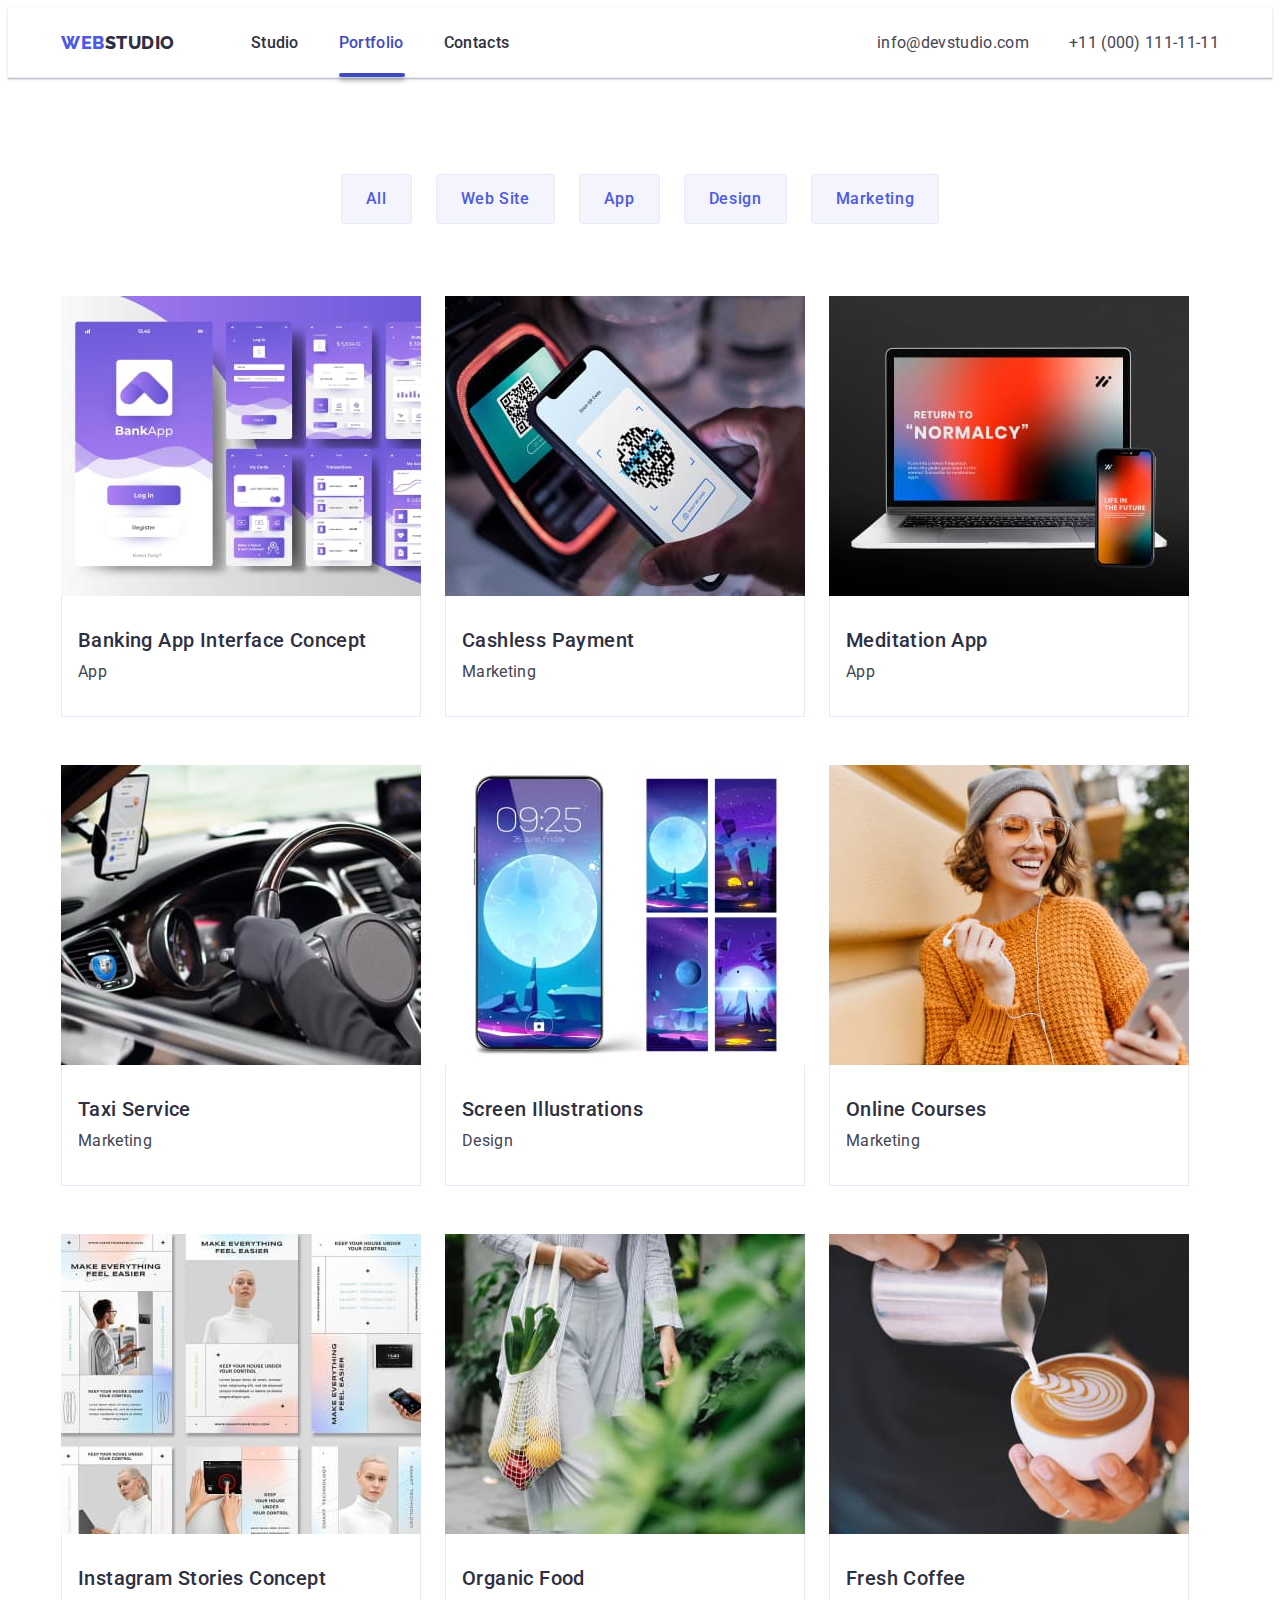
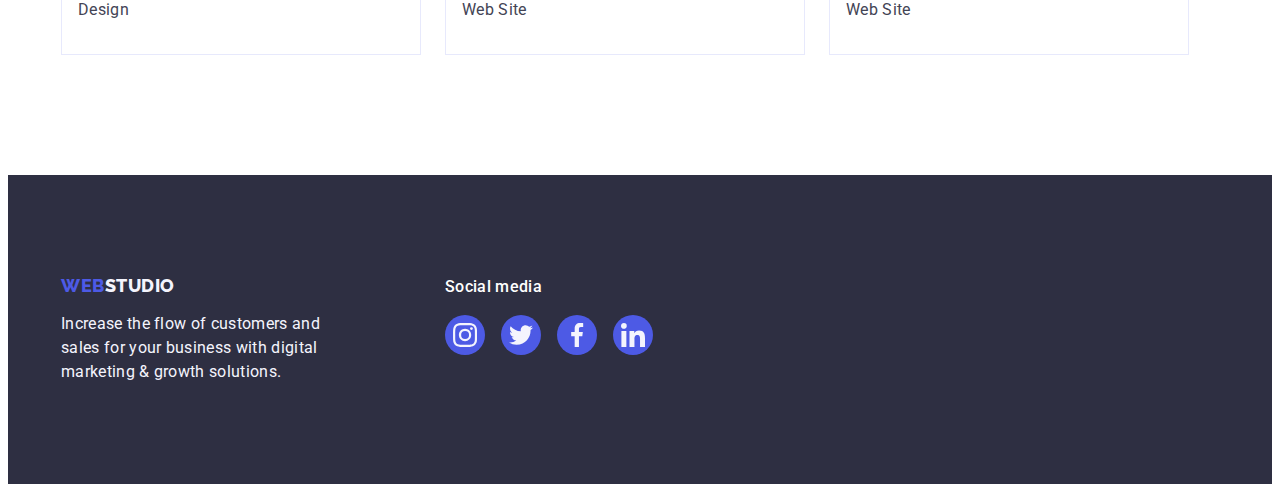
==== portfolio.html @ 7cbe77f2 "7" ====
<!DOCTYPE html>
<html lang="en">
  <head>
    <meta charset="UTF-8" />
    <meta http-equiv="X-UA-Compatible" content="IE=edge" />
    <meta name="viewport" content="width=device-width, initial-scale=1.0" />
    <title>Portfolio</title>
    <link rel="preconnect" href="https://fonts.googleapis.com" />
    <link rel="preconnect" href="https://fonts.gstatic.com" crossorigin />
    <link
      href="https://fonts.googleapis.com/css2?family=Raleway:wght@800&family=Roboto:wght@400;500;700;900&display=swap"
      rel="stylesheet"
    />
    <link
      rel="stylesheet"
      href="https://cdnjs.cloudflare.com/ajax/libs/modern-normalize/1.1.0/modern-normalize.min.css"
      integrity="sha512-wpPYUAdjBVSE4KJnH1VR1HeZfpl1ub8YT/NKx4PuQ5NmX2tKuGu6U/JRp5y+Y8XG2tV+wKQpNHVUX03MfMFn9Q=="
      crossorigin="anonymous"
      referrerpolicy="no-referrer"
    />
    <link rel="stylesheet" href="./css/style.css" type="text/css" />
  </head>
  <body>
    <header class="page-header">
      <div class="container page-header-container">
        <nav class="page-nav">
          <a class="logo link" href="./index.html">Web<span class="logo-studio">Studio</span></a>
          <ul class="menu list">
            <li class="menu-item"><a class="menu-link link" href="./index.html">Studio</a></li>
            <li class="menu-item">
              <a class="menu-link link active-portfolio" href="./portfolio.html">Portfolio</a>
            </li>
            <li class="menu-item"><a class="menu-link link" href="">Contacts</a></li>
          </ul>
        </nav>
        <address class="address-mail-tel">
          <ul class="menu-address list">
            <li class="menu-item">
              <a class="link address" href="mailto:info@devstudio.com">info@devstudio.com</a>
            </li>
            <li class="menu-item">
              <a class="link address" href="tel:+110001111111">+11 (000) 111-11-11</a>
            </li>
          </ul>
        </address>
      </div>
    </header>
    <main>
      <!--1 секция: Сервис-направления компании-->
      <section class="section-page-portfolio">
        <div class="container">
          <h1 hidden>Servise directions of the company</h1>
          <ul class="portfolio-batton-list list">
            <li><button class="modal-open-btn" type="button">All</button></li>
            <li><button class="modal-open-btn" type="button">Web Site</button></li>
            <li><button class="modal-open-btn" type="button">App</button></li>
            <li><button class="modal-open-btn" type="button">Design</button></li>
            <li><button class="modal-open-btn" type="button">Marketing</button></li>
          </ul>
          <ul class="portfolio-card-list list">
            <li class="item-portfolio-card">
              <a class="link-portfolio-picture link" href="">
                <div class="overlay">
                  <img
                    src="./images/project_card/img.jpg"
                    alt="Banking App Interface Concept"
                    width="360"
                    height="300"
                  />
                  <p class="p-overlay">
                    14 Stylish and User-Friendly App Design Concepts · Task Manager App · Calorie
                    Tracker App · Exotic Fruit Ecommerce App · Cloud Storage App
                  </p>
                </div>
                <div class="title-description-cards">
                  <h2 class="subtitle">Banking App Interface Concept</h2>
                  <p class="text-description">App</p>
                </div></a
              >
            </li>
            <li class="item-portfolio-card">
              <a class="link-portfolio-picture link" href="">
                <div class="overlay">
                  <img
                    src="./images/project_card/img1.jpg"
                    alt="Cashless Payment"
                    width="360"
                    height="300"
                  />
                  <p class="p-overlay">
                    14 Stylish and User-Friendly App Design Concepts · Task Manager App · Calorie
                    Tracker App · Exotic Fruit Ecommerce App · Cloud Storage App
                  </p>
                </div>
                <div class="title-description-cards">
                  <h2 class="subtitle">Cashless Payment</h2>
                  <p class="text-description">Marketing</p>
                </div></a
              >
            </li>
            <li class="item-portfolio-card">
              <a class="link-portfolio-picture link" href="">
                <div class="overlay">
                  <img
                    src="./images/project_card/img2.jpg"
                    alt="Meditation App"
                    width="360"
                    height="300"
                  />
                  <p class="p-overlay">
                    14 Stylish and User-Friendly App Design Concepts · Task Manager App · Calorie
                    Tracker App · Exotic Fruit Ecommerce App · Cloud Storage App
                  </p>
                </div>
                <div class="title-description-cards">
                  <h2 class="subtitle">Meditation App</h2>
                  <p class="text-description">App</p>
                </div></a
              >
            </li>
            <li class="item-portfolio-card">
              <a class="link-portfolio-picture link" href="">
                <div class="overlay">
                  <img
                    src="./images/project_card/img3.jpg"
                    alt="Taxi Service"
                    width="360"
                    height="300"
                  />
                  <p class="p-overlay">
                    14 Stylish and User-Friendly App Design Concepts · Task Manager App · Calorie
                    Tracker App · Exotic Fruit Ecommerce App · Cloud Storage App
                  </p>
                </div>
                <div class="title-description-cards">
                  <h2 class="subtitle">Taxi Service</h2>
                  <p class="text-description">Marketing</p>
                </div></a
              >
            </li>
            <li class="item-portfolio-card">
              <a class="link-portfolio-picture link" href="">
                <div class="overlay">
                  <img
                    src="./images/project_card/img4.jpg"
                    alt="Screen Illustrations"
                    width="360"
                    height="300"
                  />
                  <p class="p-overlay">
                    14 Stylish and User-Friendly App Design Concepts · Task Manager App · Calorie
                    Tracker App · Exotic Fruit Ecommerce App · Cloud Storage App
                  </p>
                </div>
                <div class="title-description-cards">
                  <h2 class="subtitle">Screen Illustrations</h2>
                  <p class="text-description">Design</p>
                </div></a
              >
            </li>
            <li class="item-portfolio-card">
              <a class="link-portfolio-picture link" href="">
                <div class="overlay">
                  <img
                    src="./images/project_card/img5.jpg"
                    alt="Online Courses"
                    width="360"
                    height="300"
                  />
                  <p class="p-overlay">
                    14 Stylish and User-Friendly App Design Concepts · Task Manager App · Calorie
                    Tracker App · Exotic Fruit Ecommerce App · Cloud Storage App
                  </p>
                </div>
                <div class="title-description-cards">
                  <h2 class="subtitle">Online Courses</h2>
                  <p class="text-description">Marketing</p>
                </div></a
              >
            </li>
            <li class="item-portfolio-card">
              <a class="link-portfolio-picture link" href="">
                <div class="overlay">
                  <img
                    src="./images/project_card/img6.jpg"
                    alt="Instagram Stories Concept"
                    width="360"
                    height="300"
                  />
                  <p class="p-overlay">
                    14 Stylish and User-Friendly App Design Concepts · Task Manager App · Calorie
                    Tracker App · Exotic Fruit Ecommerce App · Cloud Storage App
                  </p>
                </div>
                <div class="title-description-cards">
                  <h2 class="subtitle">Instagram Stories Concept</h2>
                  <p class="text-description">Design</p>
                </div></a
              >
            </li>
            <li class="item-portfolio-card">
              <a class="link-portfolio-picture link" href="">
                <div class="overlay">
                  <img
                    src="./images/project_card/img7.jpg"
                    alt="Organic Food"
                    width="360"
                    height="300"
                  />
                  <p class="p-overlay">
                    14 Stylish and User-Friendly App Design Concepts · Task Manager App · Calorie
                    Tracker App · Exotic Fruit Ecommerce App · Cloud Storage App
                  </p>
                </div>
                <div class="title-description-cards">
                  <h2 class="subtitle">Organic Food</h2>
                  <p class="text-description">Web Site</p>
                </div></a
              >
            </li>
            <li class="item-portfolio-card">
              <a class="link-portfolio-picture link" href="">
                <div class="overlay">
                  <img
                    src="./images/project_card/img8.jpg"
                    alt="Fresh Coffee"
                    width="360"
                    height="300"
                  />
                  <p class="p-overlay">
                    14 Stylish and User-Friendly App Design Concepts · Task Manager App · Calorie
                    Tracker App · Exotic Fruit Ecommerce App · Cloud Storage App
                  </p>
                </div>
                <div class="title-description-cards">
                  <h2 class="subtitle">Fresh Coffee</h2>
                  <p class="text-description">Web Site</p>
                </div></a
              >
            </li>
          </ul>
        </div>
      </section>
    </main>
    <footer class="footer">
      <div class="container footer-list">
        <div class="block-footer-logo">
          <a class="logo-footer link" href="./index.html"
            >WEB<span class="logo-studio-footer">Studio</span></a
          >
          <p class="paragraf-footer">
            Increase the flow of customers and sales for your business with digital marketing &
            growth solutions.
          </p>
        </div>
        <div>
          <p class="title-footer">Social media</p>
          <ul class="social-list-footer list">
            <li class="social-list-item">
              <a href="" class="social-list-link-footer">
                <svg class="social-list-icon" aria-label="іконка інстаграму" width="24" height="24">
                  <use href="./images/icons.svg#icon-instagram"></use>
                </svg>
              </a>
            </li>
            <li class="social-list-item">
              <a href="" class="social-list-link-footer">
                <svg class="social-list-icon" aria-label="іконка твітера" width="24" height="24">
                  <use href="./images/icons.svg#icon-twitter"></use>
                </svg>
              </a>
            </li>

            <li class="social-list-item">
              <a href="" class="social-list-link-footer">
                <svg class="social-list-icon" aria-label="іконка фейсбука" width="24" height="24">
                  <use href="./images/icons.svg#icon-facebook"></use>
                </svg>
              </a>
            </li>
            <li class="social-list-item">
              <a href="" class="social-list-link-footer">
                <svg class="social-list-icon" aria-label="іконка лінкедина" width="24" height="24">
                  <use href="./images/icons.svg#icon-linkedin"></use>
                </svg>
              </a>
            </li>
          </ul>
        </div>
      </div>
    </footer>
  </body>
</html>
---- css/style.css ----
:root {
  --main-font-family: 'Roboto', sans-serif;
  --secondary-font-family: 'Raleway', sans-serif;
  --background-color: #ffffff;
  --text-color: #2e2f42;
  --color-brand: #4d5ae5;
  --main-color: #434455;
  --color-icon: #f4f4fd;
}
h1,
h2,
h3,
h4,
p {
  margin-top: 0;
  margin-bottom: 0;
}
button {
  cursor: pointer;
}

ul,
ol {
  margin-top: 0;
  margin-bottom: 0;
  padding-left: 0;
}

img {
  display: block;
}

body {
  font-family: var(--main-font-family);
  color: var(--main-color);
  background-color: var(--background-color);
}
.list {
  list-style: none;
}
.link {
  text-decoration: none;
}
.page-header {
  border-bottom: 1px solid #e7e9fc;
  box-shadow: 0px 2px 1px rgba(46, 47, 66, 0.08), 0px 1px 1px rgba(46, 47, 66, 0.16),
    0px 1px 6px rgba(46, 47, 66, 0.08);
}
.logo {
  font-family: var(--secondary-font-family);
  font-weight: 800;
  font-size: 18px;
  line-height: 1.17;
  letter-spacing: 0.03em;
  text-transform: uppercase;
  color: var(--color-brand);
  margin-right: 76px;
  padding: 24px 0;
}
.logo-studio {
  color: var(--text-color);
}
.logo-studio-footer {
  color: #f4f4fd;
}

.menu-link {
  position: relative;
  font-weight: 500;
  font-size: 16px;
  line-height: 1.5;
  /* identical to box height, or 150% */
  padding: 24px 0;
  letter-spacing: 0.02em;
  color: var(--text-color);
  /* NAVY BLUE */
}
.menu-link:hover,
.menu-link:focus {
  color: #404bbf;
}
.page-nav {
  display: flex;
  align-items: center;
}
.menu {
  display: flex;
  gap: 40px;
}

.menu-address {
  display: flex;
  gap: 40px;
}
.modal-open-btn {
  box-sizing: border-box;
  font-family: var(--main-font-family);
  font-size: 16px;
  line-height: 1.5;
  letter-spacing: 0.04em;
  color: var(--color-brand);
  font-weight: 500;
  background-color: #f4f4fd;
  flex-basis: calc((100%-96px) / 5);
  padding: 12px 24px;

  border: 1px solid #e7e9fc;
  border-radius: 4px;
  transition: color 250ms cubic-bezier(0.4, 0, 0.2, 1),
    background-color 250ms cubic-bezier(0.4, 0, 0.2, 1),
    border-color 250ms cubic-bezier(0.4, 0, 0.2, 1), box-shadow 250ms cubic-bezier(0.4, 0, 0.2, 1);
}
.address-mail-tel {
  font-style: normal;
  display: flex;
  margin-left: auto;
}

.address {
  font-weight: 400;
  font-size: 16px;
  line-height: 1.5;
  letter-spacing: 0.02em;
  color: var(--main-color);
}

.address:hover,
.address:focus {
  color: #404bbf;
}
.text-description {
  font-weight: 400;
  font-size: 16px;
  line-height: 1.5;
  color: var(--main-color);
  letter-spacing: 0.02em;
}
.modal-open-btn:hover,
.modal-open-btn:focus {
  /* Auto layout */
  color: #ffffff;
  display: flex;
  border: 1px solid transparent;
  padding: 12px 24px;

  /* OCEAN */

  background: #404bbf;
  box-shadow: 0px 3px 1px rgba(0, 0, 0, 0.1), 0px 2px 1px rgba(0, 0, 0, 0.08),
    0px 2px 2px rgba(0, 0, 0, 0.12);
  border-radius: 4px;

  /* Inside auto layout */
}

.button-on-hero {
  padding: 16px 32px;
  font-family: var(--main-font-family);
  font-style: normal;
  font-weight: 500;
  font-size: 16px;
  line-height: 1.5;
  /* identical to box height, or 150% */

  letter-spacing: 0.04em;
  margin-left: auto;
  margin-right: auto;
  display: block;
  min-width: 169px;
  height: 56px;
  border: none;
  color: #ffffff;

  background: #4d5ae5;
  box-shadow: 0px 4px 4px rgba(0, 0, 0, 0.15);
  border-radius: 4px;
  transition: background-color 250ms cubic-bezier(0.4, 0, 0.2, 1);
}

.button-on-hero:hover,
.button-on-hero:focus {
  background-color: rgba(64, 75, 191, 1);
  box-shadow: 0px 4px 4px rgba(0, 0, 0, 0.15);
  border-radius: 4px;
}
.main-title {
  max-width: 496px;
  margin-left: auto;
  margin-right: auto;
  font-style: normal;
  font-weight: 700;
  font-size: 56px;
  line-height: 1.07;
  /* or 107% */
  /* WHITE */
  color: #ffffff;

  letter-spacing: 0.02em;
  margin-top: 0;
  margin-bottom: 48px;
}
.subtitle {
  font-style: normal;
  font-weight: 500;
  font-size: 20px;
  line-height: 24px;
  /* identical to box height, or 120% */
  margin-bottom: 8px;
  letter-spacing: 0.02em;

  /* NAVY BLUE */
  color: var(--text-color);
}
.section-title {
  /* Header 2 */
  font-weight: 700;
  font-size: 36px;
  line-height: 1.1;
  /* identical to box height, or 111% */
  margin-bottom: 72px;
  text-align: center;
  letter-spacing: 0.02em;
  text-transform: capitalize;

  /* NAVY BLUE */
  color: var(--text-color);
}
.footer {
  background: var(--text-color);
  padding: 100px 0;
}

.hero-section {
  text-align: center;
  padding: 188px 0;
  background-image: linear-gradient(rgba(46, 47, 66, 0.7), rgba(46, 47, 66, 0.7)),
    url('../images/hero/hero-image.jpg');
  background-size: cover;
  max-width: 1440px;
  background-repeat: no-repeat;
  background-position: center;
  margin: 0 auto;
}
.background-four-section {
  background-color: #f4f4fd;
  padding-top: 120px;
  padding-bottom: 120px;
}

.employees-list-item {
  background-color: #ffffff;
  box-shadow: 0px 1px 6px rgba(46, 47, 66, 0.08), 0px 1px 1px rgba(46, 47, 66, 0.16),
    0px 2px 1px rgba(46, 47, 66, 0.08);
  border-radius: 0px 0px 4px 4px;
  transition: background-color 250ms cubic-bezier(0.4, 0, 0.2, 1);
  flex-basis: calc((100%-72px) / 4);
}
.employees-text-content {
  padding: 32px 0;
  text-align: center;
}
.container {
  width: 1158px;
  margin-left: auto;
  margin-right: auto;
  padding-left: 15px;
  padding-right: 15px;
}
.page-header-container {
  display: flex;
  align-items: center;
}
.section-list {
  gap: 24px;
  display: flex;
}
.item-secondary-section {
  flex-basis: calc((100%-72px) / 4);
}

.secondary-section {
  padding: 120px 0;
}

.item-third-section {
  flex-basis: calc((100%-48px) / 3);
}
.portfolio-batton-list {
  display: flex;

  margin-bottom: 72px;
  gap: 24px;
  justify-content: center;
}
.portfolio-card-list {
  display: flex;
  flex-wrap: wrap;
  column-gap: 24px;
  row-gap: 48px;
}
.item-portfolio-card {
  background: #ffffff;
  overflow: hidden;
}
.overlay {
  position: relative;
  overflow: hidden;
}

.link-portfolio-picture:hover .p-overlay,
.link-portfolio-picture:focus .p-overlay {
  transform: translateY(0);
}
.p-overlay {
  position: absolute;
  transform: translateY(100%);
  transition: transform 250ms cubic-bezier(0.4, 0, 0.2, 1);
  font-family: var(--main-font-family);
  font-style: normal;
  font-weight: 400;
  font-size: 16px;
  line-height: 1.5;
  width: 296px;
  padding: 40px 32px;
  width: 100%;
  height: 100%;
  left: 0;
  top: 0;
  letter-spacing: 0.02em;
  overflow: auto;
  background: #4d5ae5;
  mix-blend-mode: normal;
  border: 1px solid #000000;
  /* CLOUD */

  color: #f4f4fd;
}
.item-portfolio-card:hover,
.item-portfolio-card:focus {
  box-shadow: 0px 1px 6px rgba(46, 47, 66, 0.08), 0px 1px 1px rgba(46, 47, 66, 0.16),
    0px 2px 1px rgba(46, 47, 66, 0.08);
}
.title-description-cards {
  padding: 32px 16px;
  border: 1px solid #e7e9fc;
  border-top: none;
}
.section-page-portfolio {
  padding: 96px 0 120px;
}
.third-section {
  padding-bottom: 120px;
}
.logo-footer {
  font-family: var(--secondary-font-family);
  font-weight: 800;
  font-size: 18px;
  line-height: 1.17;
  letter-spacing: 0.03em;
  text-transform: uppercase;
  color: var(--color-brand);
  display: inline-block;
  margin-bottom: 16px;
}
.paragraf-footer {
  max-width: 264px;
  color: #f4f4fd;
  font-family: var(--main-font-family);
  font-size: 16px;
  line-height: 1.5;
  letter-spacing: 0.02em;
  font-weight: 400;
}
.secondary-section-picture {
  background-color: rgba(244, 244, 253, 1);
  height: 112px;
  width: 264px;
  border-radius: 4px;
  padding: 24px 0;
  display: flex;
  align-items: center;
  justify-content: center;
  margin-bottom: 8px;
}
.picture-list-icon {
  display: block;
}
.social-list {
  display: flex;
  justify-content: center;
  gap: 24px;
  margin-top: 8px;
}

.social-list-link {
  display: flex;
  justify-content: center;
  align-items: center;
  width: 40px;
  height: 40px;
  border-radius: 50%;
  background-color: #4d5ae5;
  transition: background-color 250ms cubic-bezier(0.4, 0, 0.2, 1);
}
.social-list-icon {
  fill: var(--color-icon);
}

.social-list-link:hover,
.social-list-link:focus {
  background-color: #404bbf;
}
.section-customers {
  padding: 120px 0;
}
.customers-list {
  display: flex;
  justify-content: center;
  gap: 24px;
  margin-top: 72px;
}
.customers-link {
  display: flex;
  justify-content: center;
  align-items: center;
  width: 100%;
  height: 100%;
  border: 1px solid #8e8f99;
  border-radius: 4px;
  color: #8e8f99;
  transition: border-color 250ms cubic-bezier(0.4, 0, 0.2, 1),
    color 250ms cubic-bezier(0.4, 0, 0.2, 1);
}
.customers-icon {
  display: block;
  background-position: center center;
  fill: currentColor;
}
.customers-item {
  height: 88px;
  flex-basis: calc((100%-120px) / 6);
}
.customers-link:hover,
.customers-link:focus {
  color: #404bbf;
  border-color: #404bbf;
}
.footer-list {
  align-items: baseline;
  display: flex;
}
.block-footer-logo {
  margin-right: 120px;
}
.title-footer {
  color: var(--background-color);
  font-family: var(--main-font-family);
  font-size: 16px;
  line-height: 1.5;
  letter-spacing: 0.02em;
  font-weight: 500;
  margin-bottom: 16px;
}
.social-list-link-footer {
  display: flex;
  justify-content: center;
  align-items: center;
  width: 40px;
  height: 40px;
  border-radius: 50%;
  background-color: #4d5ae5;
  transition: background-color 250ms cubic-bezier(0.4, 0, 0.2, 1);
}

.social-list-link-footer:hover,
.social-list-link-footer:focus {
  background-color: #31d0aa;
}
.social-list-footer {
  display: flex;
  justify-content: center;
  gap: 16px;
  margin-top: 8px;
}
.link-portfolio-picture {
  display: block;
  transition: box-shadow 250ms cubic-bezier(0.4, 0, 0.2, 1);
}
.link-portfolio-picture:hover,
.link-portfolio-picture:focus {
  box-shadow: 0px 1px 6px rgba(46, 47, 66, 0.08), 0px 1px 1px rgba(46, 47, 66, 0.16),
    0px 2px 1px rgba(46, 47, 66, 0.08);
}
.active::after {
  content: '';
  position: absolute;
  width: 48px;
  height: 4px;
  left: 0px;
  bottom: -1px;
  background: #404bbf;
  border-radius: 2px;
  display: inline-block;
  box-shadow: 0px 4px 4px rgba(0, 0, 0, 0.25);
}

.active-portfolio::after {
  content: '';
  position: absolute;
  width: 66px;
  height: 4px;
  left: 0px;
  bottom: -1px;
  background: #404bbf;
  border-radius: 2px;
  display: inline-block;
  box-shadow: 0px 4px 4px rgba(0, 0, 0, 0.25);
}
.backdrop {
  position: fixed;
  top: 0;
  left: 0;
  width: 100%;
  height: 100%;
  opacity: 1;
  background-color: rgba(46, 47, 66, 0.4);
  transition: opacity 250ms cubic-bezier(0.4, 0, 0.2, 1),
    visibility 250ms cubic-bezier(0.4, 0, 0.2, 1);
}
.modal {
  min-width: 408px;
  min-height: 576px;
  top: 50%;
  left: 50%;
  transform: translate(-50%, -50%);
  position: absolute;
  background: #fcfcfc;
  box-shadow: 0px 1px 1px rgba(0, 0, 0, 0.14), 0px 1px 3px rgba(0, 0, 0, 0.12),
    0px 2px 1px rgba(0, 0, 0, 0.2);
  border-radius: 4px;
  transition: transform 250ms cubic-bezier(0.4, 0, 0.2, 1);
}
.close-modal-button {
  position: absolute;
  top: 24px;
  right: 24px;
  background-color: #e7e9fc;
  border: 1px solid rgba(0, 0, 0, 0.1);
  border-radius: 50%;
  display: flex;
  padding: 0;
  width: 24px;
  height: 24px;
  justify-content: center;
  align-items: center;
  transition: background-color 250ms cubic-bezier(0.4, 0, 0.2, 1),
    border 250ms cubic-bezier(0.4, 0, 0.2, 1);
}
.close-modal-button:hover,
.close-modal-button:focus {
  background-color: #404bbf;
  border: none;
}
.close-modal-icon {
  fill: #2e2f42;
  transition: fill 250ms cubic-bezier(0.4, 0, 0.2, 1);
}
.close-modal-button:hover .close-modal-icon,
.close-modal-button:focus .close-modal-icon {
  fill: #ffffff;
}
.backdrop.is-hidden {
  visibility: hidden;
  opacity: 0;
  pointer-events: none;
}

.menu-link.active {
  color: #404bbf;
  transition: color 250ms cubic-bezier(0.4, 0, 0.2, 1);
}
.menu-link.active-portfolio {
  color: #404bbf;
  transition: color 250ms cubic-bezier(0.4, 0, 0.2, 1);
}
.address {
  transition: color 250ms cubic-bezier(0.4, 0, 0.2, 1);
}
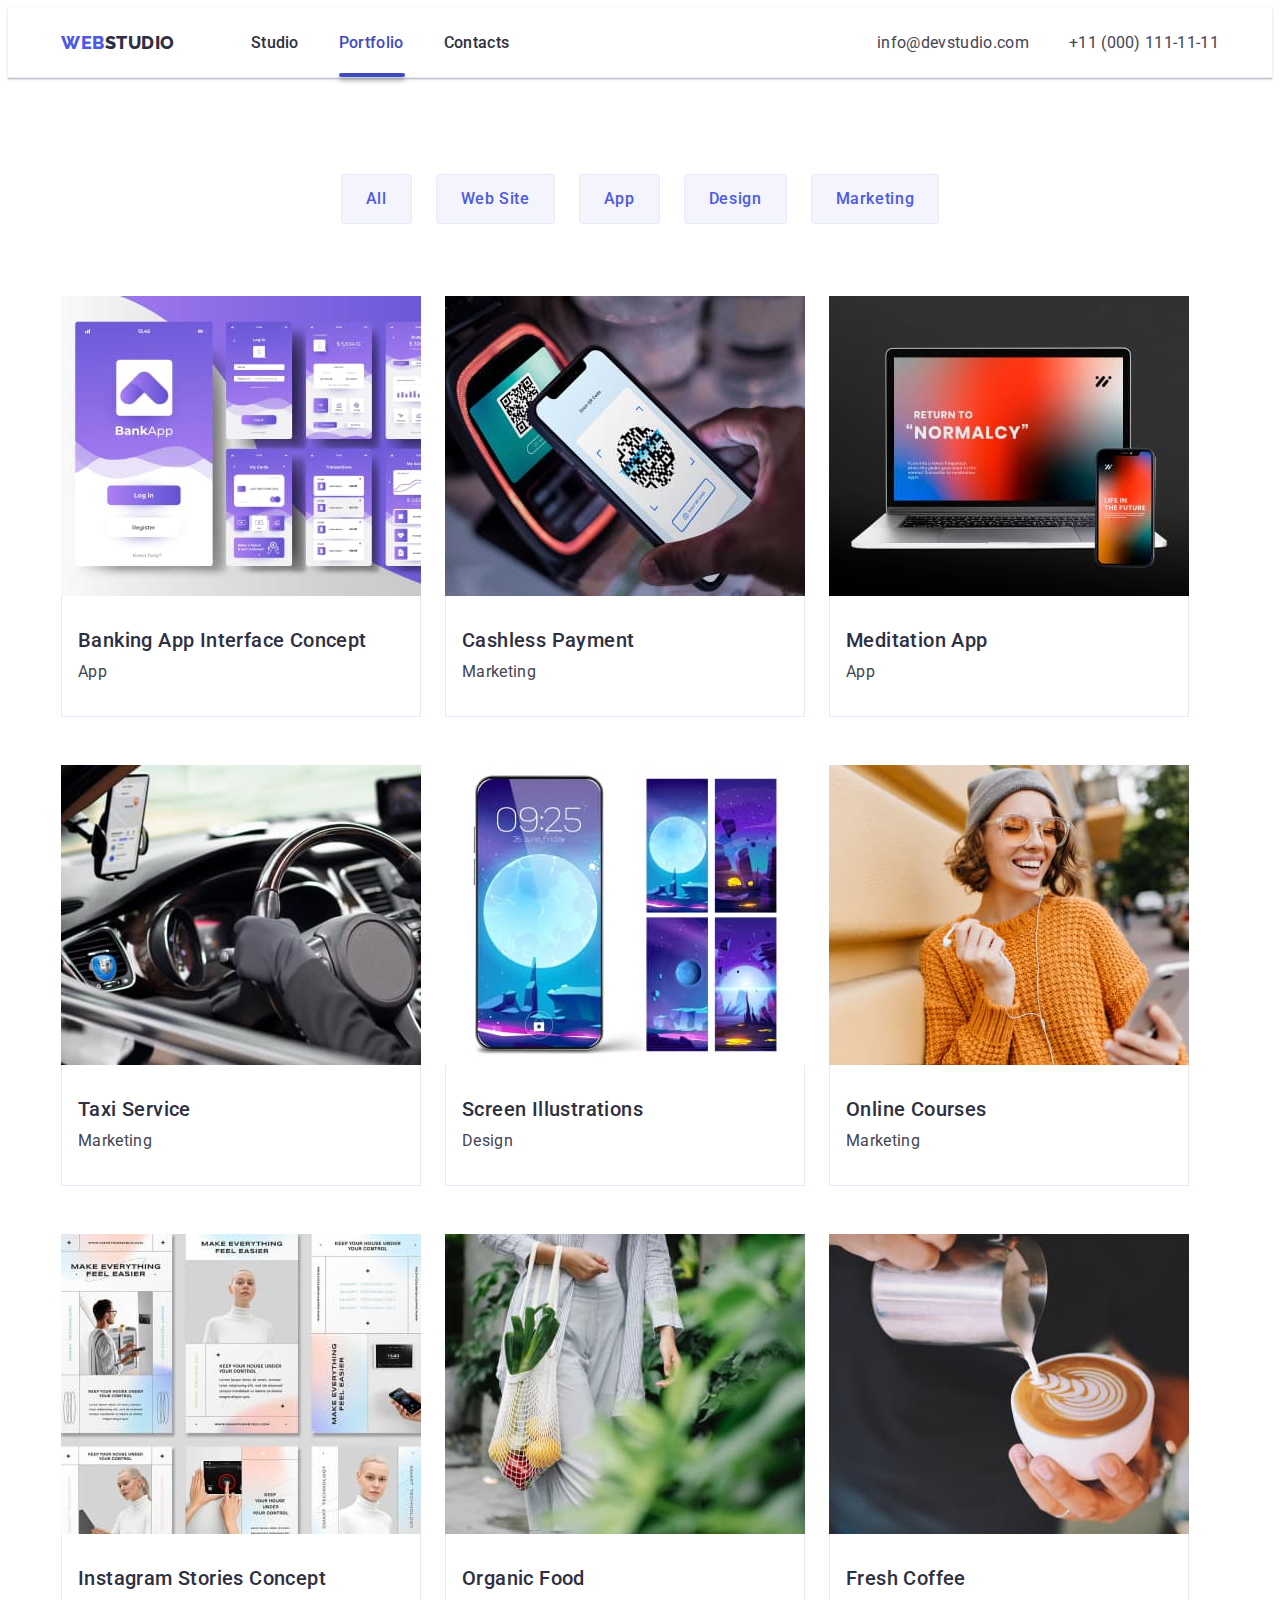
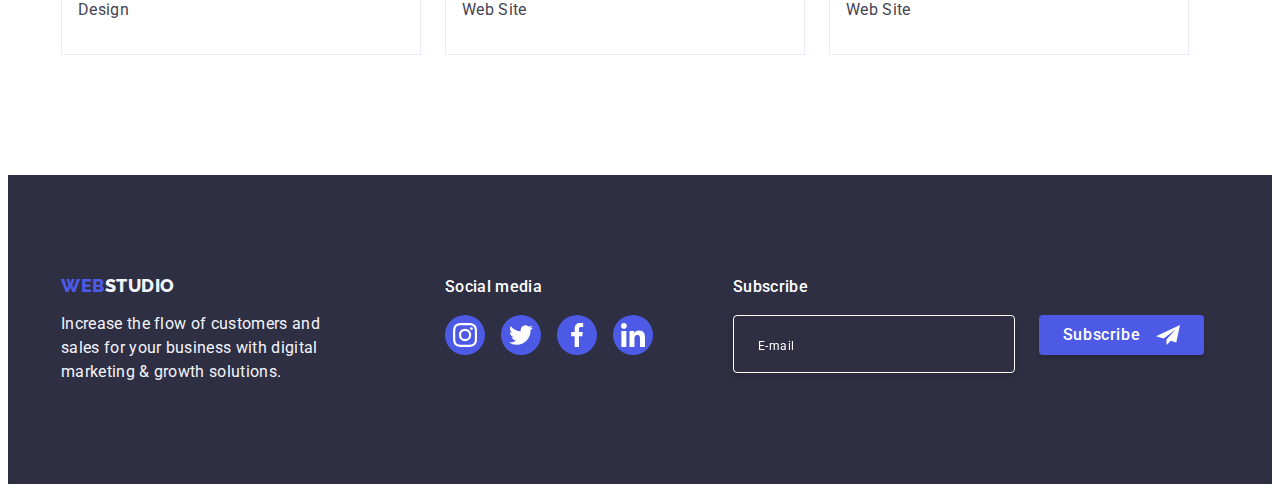
==== commit 93b166ca: "888" ====
--- a/portfolio.html
+++ b/portfolio.html
@@ -253,18 +253,18 @@
             growth solutions.
           </p>
         </div>
-        <div>
+        <div class="block-footer-social-media">
           <p class="title-footer">Social media</p>
           <ul class="social-list-footer list">
             <li class="social-list-item">
-              <a href="" class="social-list-link-footer">
+              <a href="" class="social-list-link-footer link">
                 <svg class="social-list-icon" aria-label="іконка інстаграму" width="24" height="24">
                   <use href="./images/icons.svg#icon-instagram"></use>
                 </svg>
               </a>
             </li>
             <li class="social-list-item">
-              <a href="" class="social-list-link-footer">
+              <a href="" class="social-list-link-footer link">
                 <svg class="social-list-icon" aria-label="іконка твітера" width="24" height="24">
                   <use href="./images/icons.svg#icon-twitter"></use>
                 </svg>
@@ -272,20 +272,37 @@
             </li>
 
             <li class="social-list-item">
-              <a href="" class="social-list-link-footer">
+              <a href="" class="social-list-link-footer link">
                 <svg class="social-list-icon" aria-label="іконка фейсбука" width="24" height="24">
                   <use href="./images/icons.svg#icon-facebook"></use>
                 </svg>
               </a>
             </li>
             <li class="social-list-item">
-              <a href="" class="social-list-link-footer">
+              <a href="" class="social-list-link-footer link">
                 <svg class="social-list-icon" aria-label="іконка лінкедина" width="24" height="24">
                   <use href="./images/icons.svg#icon-linkedin"></use>
                 </svg>
               </a>
             </li>
           </ul>
+        </div>
+        <div>
+          <p class="title-footer">Subscribe</p>
+          <div class="footer-subscribe-email-btn">
+            <input class="input-email-footer" type="mail" name="user-mail" placeholder="E-mail" />
+            <button class="footer-btn-subscribe" type="submit">
+              <span class="footer-btn-subscribe-name">Subscribe</span>
+              <svg
+                class="social-list-icon"
+                aria-label="іконка подписки на рассылку"
+                width="24"
+                height="24"
+              >
+                <use href="./images/icons.svg#icon-subscribe"></use>
+              </svg>
+            </button>
+          </div>
         </div>
       </div>
     </footer>
--- a/css/style.css
+++ b/css/style.css
@@ -1,7 +1,7 @@
 :root {
   --main-font-family: 'Roboto', sans-serif;
   --secondary-font-family: 'Raleway', sans-serif;
-  --background-color: #ffffff;
+  --background-color-white: #ffffff;
   --text-color: #2e2f42;
   --color-brand: #4d5ae5;
   --main-color: #434455;
@@ -33,7 +33,7 @@
 body {
   font-family: var(--main-font-family);
   color: var(--main-color);
-  background-color: var(--background-color);
+  background-color: var(--background-color-white);
 }
 .list {
   list-style: none;
@@ -138,7 +138,7 @@
 .modal-open-btn:hover,
 .modal-open-btn:focus {
   /* Auto layout */
-  color: #ffffff;
+  color: var(--background-color-white);
   display: flex;
   border: 1px solid transparent;
   padding: 12px 24px;
@@ -169,7 +169,7 @@
   min-width: 169px;
   height: 56px;
   border: none;
-  color: #ffffff;
+  color: var(--background-color-white);
 
   background: #4d5ae5;
   box-shadow: 0px 4px 4px rgba(0, 0, 0, 0.15);
@@ -193,7 +193,7 @@
   line-height: 1.07;
   /* or 107% */
   /* WHITE */
-  color: #ffffff;
+  color: var(--background-color-white);
 
   letter-spacing: 0.02em;
   margin-top: 0;
@@ -248,7 +248,7 @@
 }
 
 .employees-list-item {
-  background-color: #ffffff;
+  background-color: var(--background-color-white);
   box-shadow: 0px 1px 6px rgba(46, 47, 66, 0.08), 0px 1px 1px rgba(46, 47, 66, 0.16),
     0px 2px 1px rgba(46, 47, 66, 0.08);
   border-radius: 0px 0px 4px 4px;
@@ -299,7 +299,7 @@
   row-gap: 48px;
 }
 .item-portfolio-card {
-  background: #ffffff;
+  background: var(--background-color-white);
   overflow: hidden;
 }
 .overlay {
@@ -403,7 +403,7 @@
   transition: background-color 250ms cubic-bezier(0.4, 0, 0.2, 1);
 }
 .social-list-icon {
-  fill: var(--color-icon);
+  fill: var(--background-color-white);
 }
 
 .social-list-link:hover,
@@ -452,8 +452,11 @@
 .block-footer-logo {
   margin-right: 120px;
 }
+.block-footer-social-media {
+  margin-right: 80px;
+}
 .title-footer {
-  color: var(--background-color);
+  color: var(--background-color-white);
   font-family: var(--main-font-family);
   font-size: 16px;
   line-height: 1.5;
@@ -475,12 +478,83 @@
 .social-list-link-footer:hover,
 .social-list-link-footer:focus {
   background-color: #31d0aa;
+  transition: background-color 250ms cubic-bezier(0.4, 0, 0.2, 1);
 }
 .social-list-footer {
   display: flex;
   justify-content: center;
   gap: 16px;
   margin-top: 8px;
+}
+.input-email-footer {
+  border: 1px solid var(--background-color-white);
+  filter: drop-shadow(0px 4px 4px rgba(0, 0, 0, 0.15));
+  border-radius: 4px;
+  width: 264px;
+  height: 40px;
+  background-color: var(--text-color);
+}
+.input-email-footer::placeholder {
+  font-family: var(--main-font-family);
+  font-style: normal;
+  font-weight: 400;
+  font-size: 12px;
+  line-height: 2;
+  /* identical to box height, or 200% */
+  padding-left: 16px;
+  display: flex;
+  align-items: center;
+  letter-spacing: 0.04em;
+
+  color: var(--background-color-white);
+}
+.footer-subscribe-email-btn {
+  display: flex;
+  gap: 24px;
+}
+.footer-btn-subscribe {
+  font-family: var(--main-font-family);
+  font-style: normal;
+  font-weight: 500;
+  font-size: 16px;
+  line-height: 1.5;
+  /* identical to box height, or 150% */
+
+  letter-spacing: 0.04em;
+
+  display: flex;
+  gap: 16px;
+  align-items: center;
+  justify-content: center;
+  min-width: 165px;
+  height: 40px;
+  border: none;
+  color: var(--background-color-white);
+
+  background: #4d5ae5;
+  box-shadow: 0px 4px 4px rgba(0, 0, 0, 0.15);
+  border-radius: 4px;
+  transition: background-color 250ms cubic-bezier(0.4, 0, 0.2, 1);
+}
+.footer-btn-subscribe-name {
+  font-family: var(--main-font-family);
+  font-style: normal;
+  font-weight: 500;
+  font-size: 16px;
+  line-height: 24px;
+  /* identical to box height, or 150% */
+
+  letter-spacing: 0.04em;
+
+  /* WHITE */
+
+  color: var(--background-color-white);
+}
+.footer-btn-subscribe:hover,
+.footer-btn-subscribe:focus {
+  background-color: rgba(64, 75, 191, 1);
+  box-shadow: 0px 4px 4px rgba(0, 0, 0, 0.15);
+  border-radius: 4px;
 }
 .link-portfolio-picture {
   display: block;
@@ -534,11 +608,13 @@
   left: 50%;
   transform: translate(-50%, -50%);
   position: absolute;
+
   background: #fcfcfc;
   box-shadow: 0px 1px 1px rgba(0, 0, 0, 0.14), 0px 1px 3px rgba(0, 0, 0, 0.12),
     0px 2px 1px rgba(0, 0, 0, 0.2);
   border-radius: 4px;
   transition: transform 250ms cubic-bezier(0.4, 0, 0.2, 1);
+  padding: 72px 24px 24px;
 }
 .close-modal-button {
   position: absolute;
@@ -549,6 +625,7 @@
   border-radius: 50%;
   display: flex;
   padding: 0;
+
   width: 24px;
   height: 24px;
   justify-content: center;
@@ -567,7 +644,7 @@
 }
 .close-modal-button:hover .close-modal-icon,
 .close-modal-button:focus .close-modal-icon {
-  fill: #ffffff;
+  fill: var(--background-color-white);
 }
 .backdrop.is-hidden {
   visibility: hidden;
@@ -586,3 +663,194 @@
 .address {
   transition: color 250ms cubic-bezier(0.4, 0, 0.2, 1);
 }
+.title-backdrop {
+  font-family: var(--main-font-family);
+  font-style: normal;
+  font-weight: 500;
+  font-size: 16px;
+  line-height: 1.5;
+  text-align: center;
+  letter-spacing: 0.02em;
+  color: #2e2f42;
+  padding-bottom: 16px;
+}
+.form-backdrop {
+  display: flex;
+  gap: 8px;
+  flex-direction: column;
+}
+.modal-form-field {
+  display: flex;
+  flex-direction: column;
+}
+.modal-form-input {
+  width: 100%;
+  padding-left: 38px;
+  font-family: inherit;
+  height: 40px;
+  border: 1px solid rgba(46, 47, 66, 0.4);
+  border-radius: 4px;
+}
+.modal-form-input-desk {
+  font-family: var(--main-font-family);
+  font-style: normal;
+  font-weight: 400;
+  font-size: 12px;
+  line-height: 1.17;
+  letter-spacing: 0.04em;
+  color: #8e8f99;
+  padding-bottom: 4px;
+}
+
+input,
+textarea {
+  padding: 8px;
+  font-family: inherit;
+  font-size: inherit;
+}
+.modal-btn-send {
+  font-family: var(--main-font-family);
+  font-style: normal;
+  font-weight: 500;
+  font-size: 16px;
+  line-height: 1.5;
+  /* identical to box height, or 150% */
+
+  letter-spacing: 0.04em;
+  margin-left: auto;
+  margin-right: auto;
+  display: block;
+  min-width: 169px;
+  height: 56px;
+  border: none;
+  color: var(--background-color-white);
+
+  background: var(--color-brand);
+  box-shadow: 0px 4px 4px rgba(0, 0, 0, 0.15);
+  border-radius: 4px;
+  transition: background-color 250ms cubic-bezier(0.4, 0, 0.2, 1);
+}
+.modal-btn-send:hover,
+.modal-btn-send:focus {
+  background-color: rgba(64, 75, 191, 1);
+  box-shadow: 0px 4px 4px rgba(0, 0, 0, 0.15);
+  border-radius: 4px;
+}
+.modal-form-message {
+  font-family: var(--main-font-family);
+  font-style: normal;
+  font-weight: 400;
+  font-size: 12px;
+  line-height: 14px;
+  /* identical to box height, or 117% */
+
+  letter-spacing: 0.04em;
+
+  /* NAVY BLUE modal */
+
+  color: rgba(46, 47, 66, 0.4);
+}
+
+.modal-form-message {
+  resize: none;
+  width: 100%;
+  height: 120px;
+  border: 1px solid rgba(46, 47, 66, 0.4);
+  border-radius: 4px;
+  font-family: var(--main-font-family);
+  font-style: normal;
+  font-weight: 400;
+  font-size: 12px;
+  line-height: 1.17;
+  /* identical to box height, or 117% */
+  margin-top: 0;
+  letter-spacing: 0.04em;
+
+  /* NAVY BLUE modal */
+
+  color: rgba(46, 47, 66, 0.4);
+}
+.modal-icons {
+  position: absolute;
+  fill: 2e2F42;
+  top: 50%;
+  left: 16px;
+  transform: translateY(-50%);
+  display: block;
+  width: 18px;
+  height: 24px;
+  transition: background-color 250ms cubic-bezier(0.4, 0, 0.2, 1);
+}
+.modal-form-icons {
+  position: relative;
+  display: block;
+}
+.modal-form-input:focus + .modal-icons {
+  fill: var(--color-brand);
+  transition: fill 250ms cubic-bezier(0.4, 0, 0.2, 1);
+}
+.modal-form-input:focus,
+.modal-form-message:focus {
+  border: 1px solid var(--color-brand);
+  transition: border-color 250ms cubic-bezier(0.4, 0, 0.2, 1);
+  outline: none;
+}
+.contact-form-checkbox-wrapper {
+  font-family: var(--main-font-family);
+  font-style: normal;
+  font-weight: 400;
+  font-size: 12px;
+  line-height: 14px;
+  letter-spacing: 0.04em;
+  color: #8e8f99;
+  align-items: center;
+  display: flex;
+  flex-direction: row;
+
+  transition: color 250ms cubic-bezier(0.4, 0, 0.2, 1);
+}
+
+.contact-form-checkbox {
+  appearance: none;
+  position: absolute;
+}
+
+.contact-form-own-checkbox {
+  border: 1px solid rgba(46, 47, 66, 0.4);
+  border-radius: 2px;
+
+  transition: border-color 250ms cubic-bezier(0.4, 0, 0.2, 1);
+
+  cursor: pointer;
+  margin-right: 6px;
+  fill: var(--background-color-white);
+  width: 16px;
+  height: 16px;
+  padding: 3px;
+  display: flex;
+  align-items: center;
+  justify-content: center;
+  transition: background-color 250ms cubic-bezier(0.4, 0, 0.2, 1);
+}
+.checbox-icon {
+  display: flex;
+}
+
+.contact-form-checkmark-icon {
+  opacity: 0;
+}
+
+/* input(checkbox) + svg > use */
+.contact-form-checkbox:checked + .contact-form-own-checkbox > .contact-form-checkmark-icon {
+  opacity: 1;
+  transition: opacity 250ms cubic-bezier(0.4, 0, 0.2, 1);
+}
+.contact-form-checkbox:checked + .contact-form-own-checkbox {
+  background-color: #404bbf;
+  transition: background-color 250ms cubic-bezier(0.4, 0, 0.2, 1);
+  /* OCEAN */
+
+  border: 1px solid #404bbf;
+  transition: border-color 250ms cubic-bezier(0.4, 0, 0.2, 1);
+  border-radius: 2px;
+}
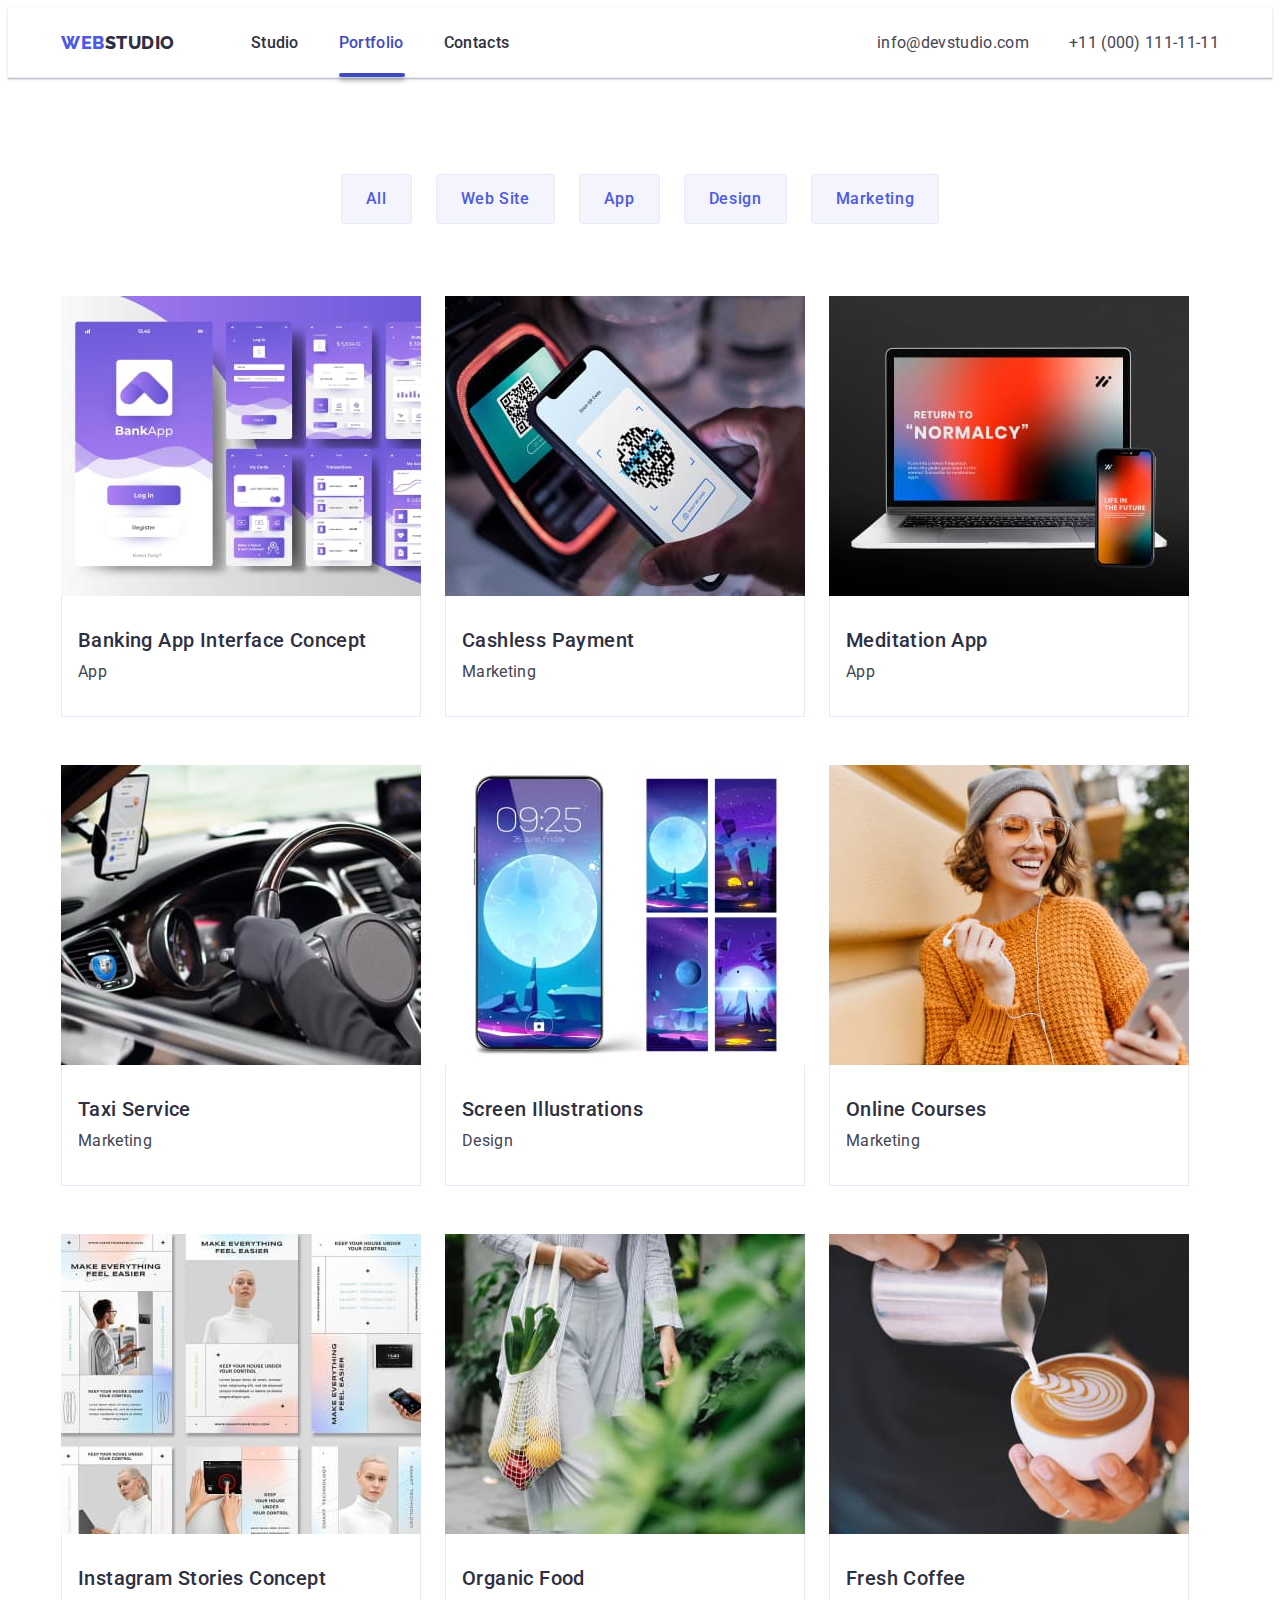
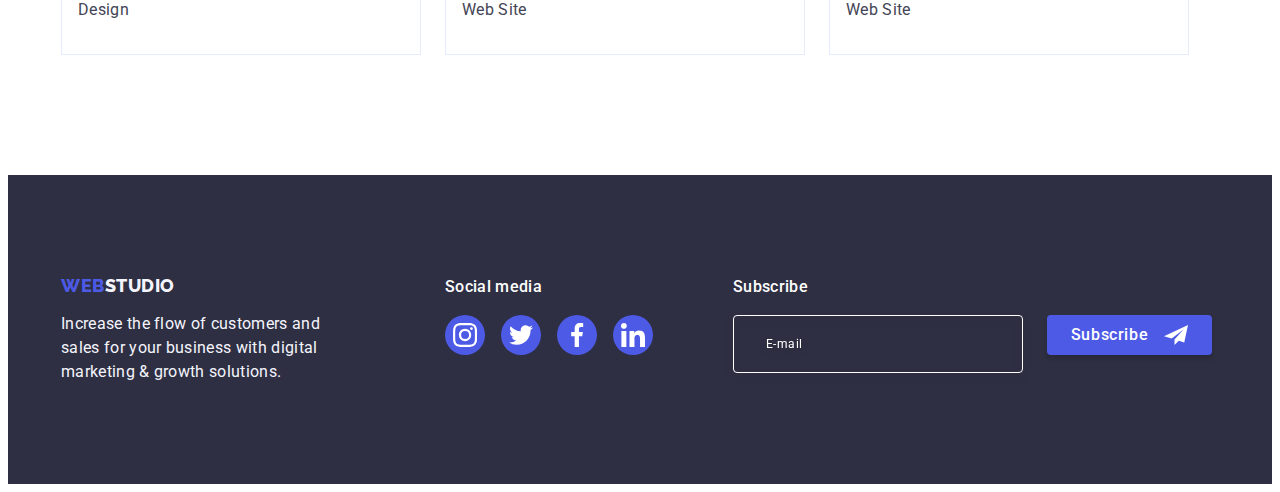
==== commit 39ec92f0: "22" ====
--- a/portfolio.html
+++ b/portfolio.html
@@ -289,20 +289,22 @@
         </div>
         <div>
           <p class="title-footer">Subscribe</p>
-          <div class="footer-subscribe-email-btn">
-            <input class="input-email-footer" type="mail" name="user-mail" placeholder="E-mail" />
+          <form class="footer-subscribe-email-btn">
+            <label class="footer-email-btn">
+              <input class="input-email-footer" type="email" name="user-mail" placeholder="E-mail"
+            /></label>
             <button class="footer-btn-subscribe" type="submit">
               <span class="footer-btn-subscribe-name">Subscribe</span>
               <svg
                 class="social-list-icon"
-                aria-label="іконка подписки на рассылку"
+                aria-label="іконка пoдписки на рассылку"
                 width="24"
                 height="24"
               >
                 <use href="./images/icons.svg#icon-subscribe"></use>
               </svg>
             </button>
-          </div>
+          </form>
         </div>
       </div>
     </footer>
--- a/css/style.css
+++ b/css/style.css
@@ -6,6 +6,7 @@
   --color-brand: #4d5ae5;
   --main-color: #434455;
   --color-icon: #f4f4fd;
+  --color-brand-blue: #404bbf;
 }
 h1,
 h2,
@@ -492,7 +493,15 @@
   border-radius: 4px;
   width: 264px;
   height: 40px;
-  background-color: var(--text-color);
+  background-color: transparent;
+  padding-left: 16px;
+  letter-spacing: 0.04em;
+  line-height: 1.5;
+  font-size: 12px;
+  color: #ffffff;
+}
+.footer-email-btn {
+  margin-right: 24px;
 }
 .input-email-footer::placeholder {
   font-family: var(--main-font-family);
@@ -506,11 +515,10 @@
   align-items: center;
   letter-spacing: 0.04em;
 
-  color: var(--background-color-white);
+  color: #ffffff;
 }
 .footer-subscribe-email-btn {
   display: flex;
-  gap: 24px;
 }
 .footer-btn-subscribe {
   font-family: var(--main-font-family);
@@ -672,34 +680,40 @@
   text-align: center;
   letter-spacing: 0.02em;
   color: #2e2f42;
-  padding-bottom: 16px;
+  margin-bottom: 16px;
 }
 .form-backdrop {
   display: flex;
-  gap: 8px;
   flex-direction: column;
 }
+.modal-form {
+  display: flex;
+  flex-direction: column;
+  margin-bottom: 8px;
+}
+.modal-form-textarea {
+  margin-bottom: 16px;
+}
 .modal-form-field {
-  display: flex;
-  flex-direction: column;
+  display: block;
+  margin-bottom: 4px;
+  font-family: var(--main-font-family);
+  font-style: normal;
+  font-weight: 400;
+  font-size: 12px;
+  line-height: 1.17;
+  letter-spacing: 0.04em;
+  color: #8e8f99;
 }
 .modal-form-input {
   width: 100%;
   padding-left: 38px;
-  font-family: inherit;
   height: 40px;
-  border: 1px solid rgba(46, 47, 66, 0.4);
-  border-radius: 4px;
-}
-.modal-form-input-desk {
-  font-family: var(--main-font-family);
-  font-style: normal;
-  font-weight: 400;
-  font-size: 12px;
-  line-height: 1.17;
-  letter-spacing: 0.04em;
-  color: #8e8f99;
-  padding-bottom: 4px;
+  border-radius: 4px;
+  border: 1px solid rgba(46, 47, 66, 0.2);
+  background-color: transparent;
+  outline: transparent;
+  transition: border-color 250ms cubic-bezier(0.4, 0, 0.2, 1);
 }
 
 input,
@@ -737,37 +751,22 @@
   border-radius: 4px;
 }
 .modal-form-message {
+  display: block;
   font-family: var(--main-font-family);
   font-style: normal;
   font-weight: 400;
   font-size: 12px;
-  line-height: 14px;
-  /* identical to box height, or 117% */
-
-  letter-spacing: 0.04em;
-
-  /* NAVY BLUE modal */
-
-  color: rgba(46, 47, 66, 0.4);
-}
-
-.modal-form-message {
+  line-height: 1.17;
+  background-color: transparent;
+  letter-spacing: 0.04em;
   resize: none;
   width: 100%;
   height: 120px;
-  border: 1px solid rgba(46, 47, 66, 0.4);
-  border-radius: 4px;
-  font-family: var(--main-font-family);
-  font-style: normal;
-  font-weight: 400;
-  font-size: 12px;
-  line-height: 1.17;
-  /* identical to box height, or 117% */
-  margin-top: 0;
-  letter-spacing: 0.04em;
-
-  /* NAVY BLUE modal */
-
+  border: 1px solid rgba(46, 47, 66, 0.2);
+  border-radius: 4px;
+  outline: transparent;
+  transition: border-color 250ms cubic-bezier(0.4, 0, 0.2, 1);
+  padding: 8px 16px;
   color: rgba(46, 47, 66, 0.4);
 }
 .modal-icons {
@@ -796,6 +795,12 @@
   outline: none;
 }
 .contact-form-checkbox-wrapper {
+  align-items: center;
+  display: flex;
+  flex-direction: row;
+  margin-bottom: 24px;
+}
+.contact-form-checkbox-text {
   font-family: var(--main-font-family);
   font-style: normal;
   font-weight: 400;
@@ -803,31 +808,26 @@
   line-height: 14px;
   letter-spacing: 0.04em;
   color: #8e8f99;
-  align-items: center;
-  display: flex;
-  flex-direction: row;
-
+  line-height: 1.17;
   transition: color 250ms cubic-bezier(0.4, 0, 0.2, 1);
 }
 
-.contact-form-checkbox {
+.visually-hidden {
   appearance: none;
   position: absolute;
 }
 
 .contact-form-own-checkbox {
-  border: 1px solid rgba(46, 47, 66, 0.4);
   border-radius: 2px;
-
+  border: 1px solid #2e2f42;
   transition: border-color 250ms cubic-bezier(0.4, 0, 0.2, 1);
-
+  fill: transparent;
   cursor: pointer;
   margin-right: 6px;
-  fill: var(--background-color-white);
   width: 16px;
   height: 16px;
   padding: 3px;
-  display: flex;
+  display: inline-flex;
   align-items: center;
   justify-content: center;
   transition: background-color 250ms cubic-bezier(0.4, 0, 0.2, 1);
@@ -835,22 +835,20 @@
 .checbox-icon {
   display: flex;
 }
-
+/*
 .contact-form-checkmark-icon {
   opacity: 0;
 }
-
-/* input(checkbox) + svg > use */
-.contact-form-checkbox:checked + .contact-form-own-checkbox > .contact-form-checkmark-icon {
-  opacity: 1;
-  transition: opacity 250ms cubic-bezier(0.4, 0, 0.2, 1);
-}
-.contact-form-checkbox:checked + .contact-form-own-checkbox {
-  background-color: #404bbf;
-  transition: background-color 250ms cubic-bezier(0.4, 0, 0.2, 1);
-  /* OCEAN */
-
-  border: 1px solid #404bbf;
-  transition: border-color 250ms cubic-bezier(0.4, 0, 0.2, 1);
+*/
+
+.contact-form-checkbox:checked + .contact-form-checkbox-text .contact-form-own-checkbox {
+  background-color: var(--color-brand-blue);
+  border: none;
+  border-color: 1px solid var(--color-brand-blue);
   border-radius: 2px;
-}
+  fill: #fff;
+}
+
+.policy {
+  color: #4d5ae5;
+}
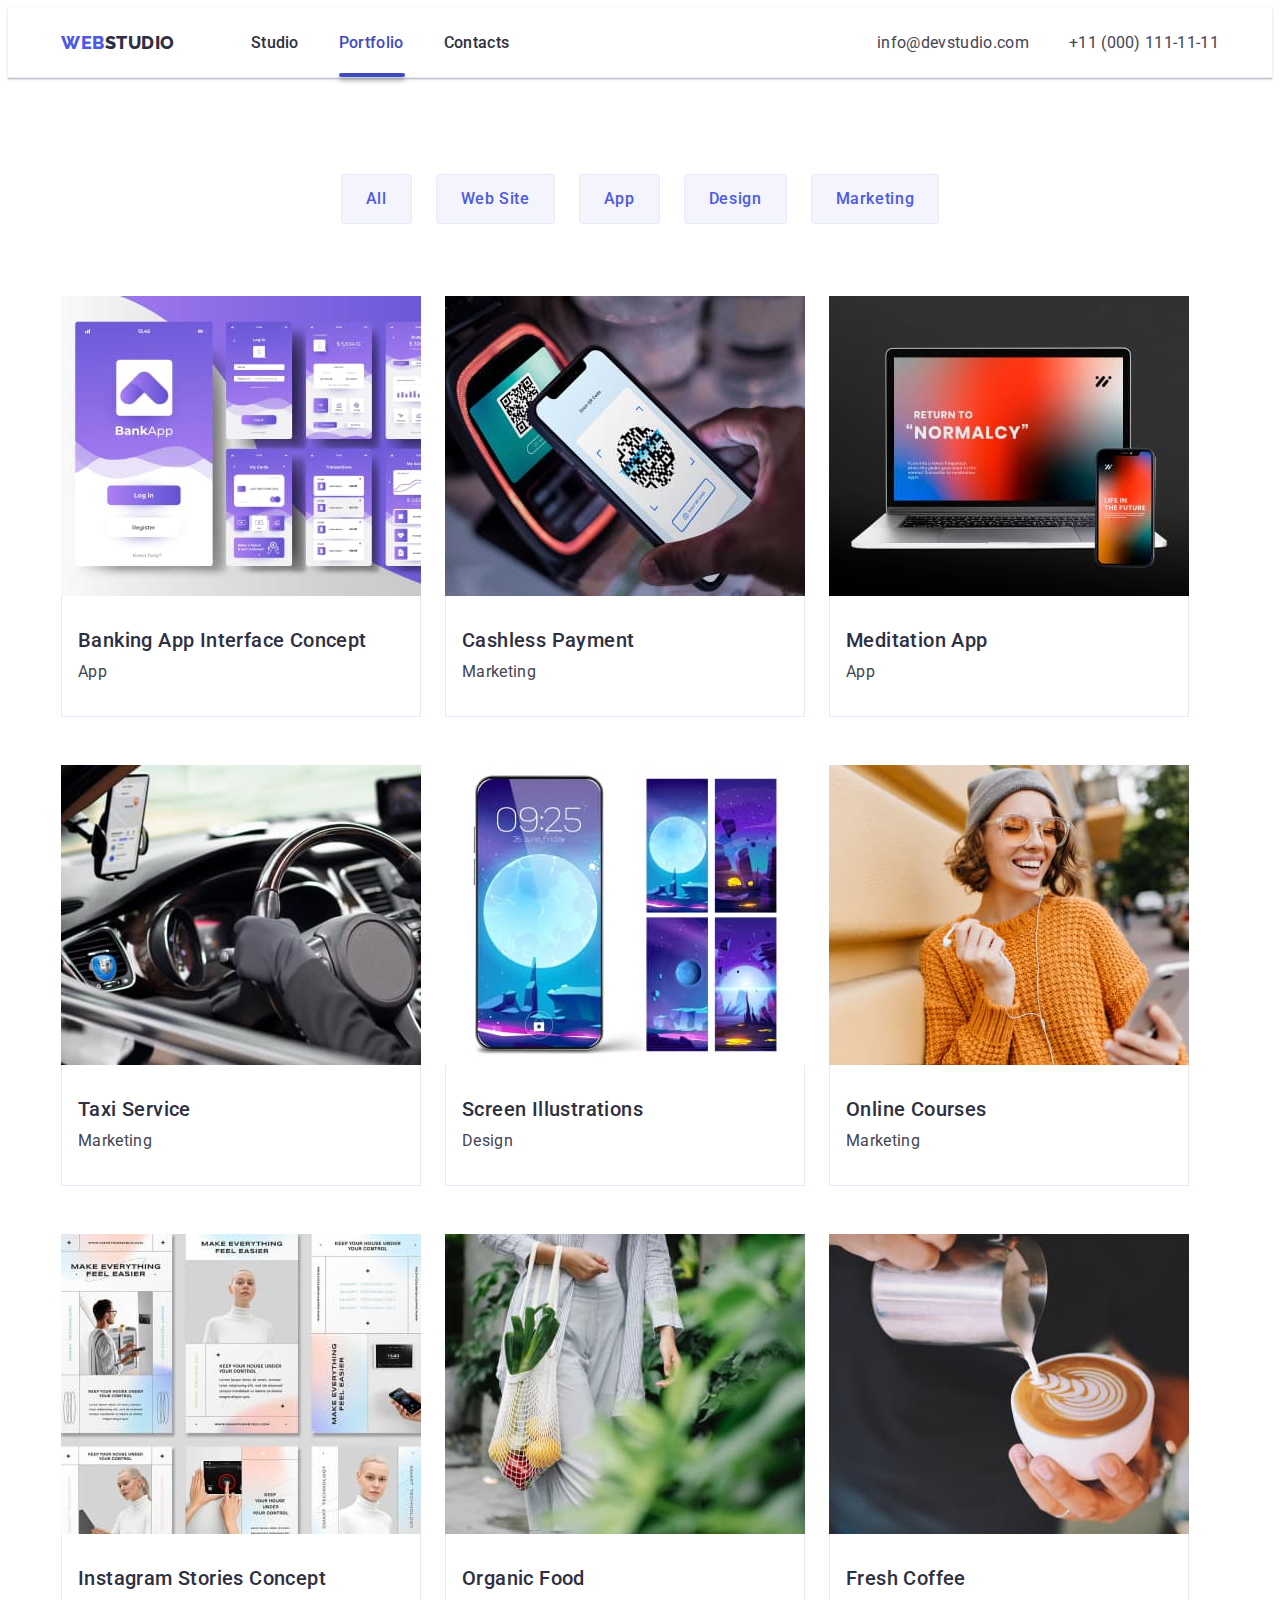
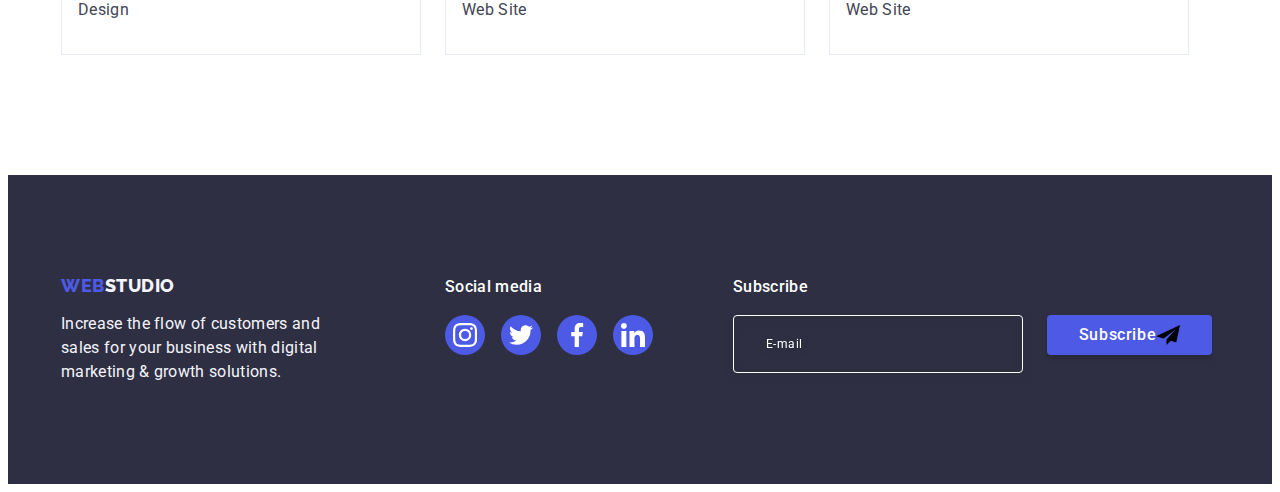
==== commit 1ece02a8: "33" ====
--- a/portfolio.html
+++ b/portfolio.html
@@ -287,7 +287,7 @@
             </li>
           </ul>
         </div>
-        <div>
+        <div class="footer-title-email-btn">
           <p class="title-footer">Subscribe</p>
           <form class="footer-subscribe-email-btn">
             <label class="footer-email-btn">
@@ -296,7 +296,7 @@
             <button class="footer-btn-subscribe" type="submit">
               <span class="footer-btn-subscribe-name">Subscribe</span>
               <svg
-                class="social-list-icon"
+                class="footer-subscribe-icon"
                 aria-label="іконка пoдписки на рассылку"
                 width="24"
                 height="24"
--- a/css/style.css
+++ b/css/style.css
@@ -531,7 +531,7 @@
   letter-spacing: 0.04em;
 
   display: flex;
-  gap: 16px;
+
   align-items: center;
   justify-content: center;
   min-width: 165px;
@@ -557,6 +557,8 @@
   /* WHITE */
 
   color: var(--background-color-white);
+}
+.footer-subscribe-icon {
 }
 .footer-btn-subscribe:hover,
 .footer-btn-subscribe:focus {
@@ -820,7 +822,7 @@
 .contact-form-own-checkbox {
   border-radius: 2px;
   border: 1px solid #2e2f42;
-  transition: border-color 250ms cubic-bezier(0.4, 0, 0.2, 1);
+
   fill: transparent;
   cursor: pointer;
   margin-right: 6px;
@@ -830,7 +832,6 @@
   display: inline-flex;
   align-items: center;
   justify-content: center;
-  transition: background-color 250ms cubic-bezier(0.4, 0, 0.2, 1);
 }
 .checbox-icon {
   display: flex;
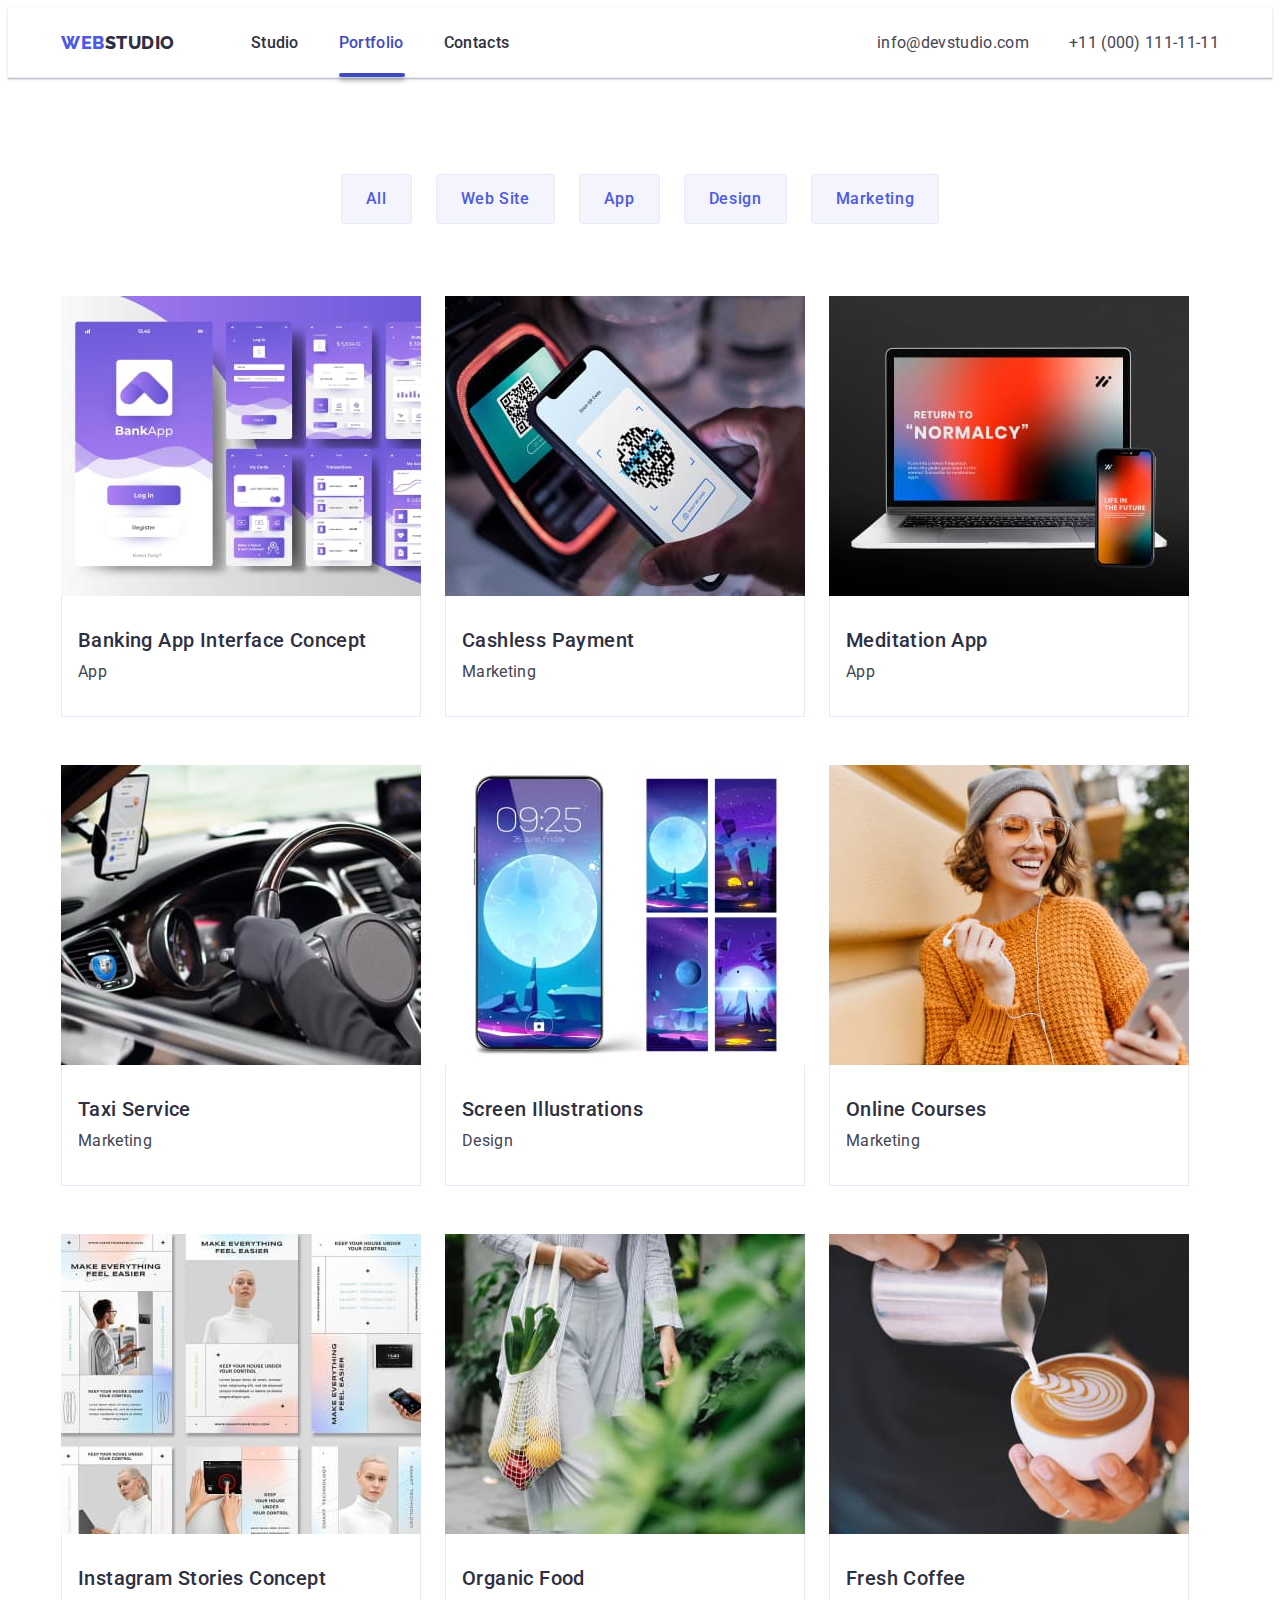
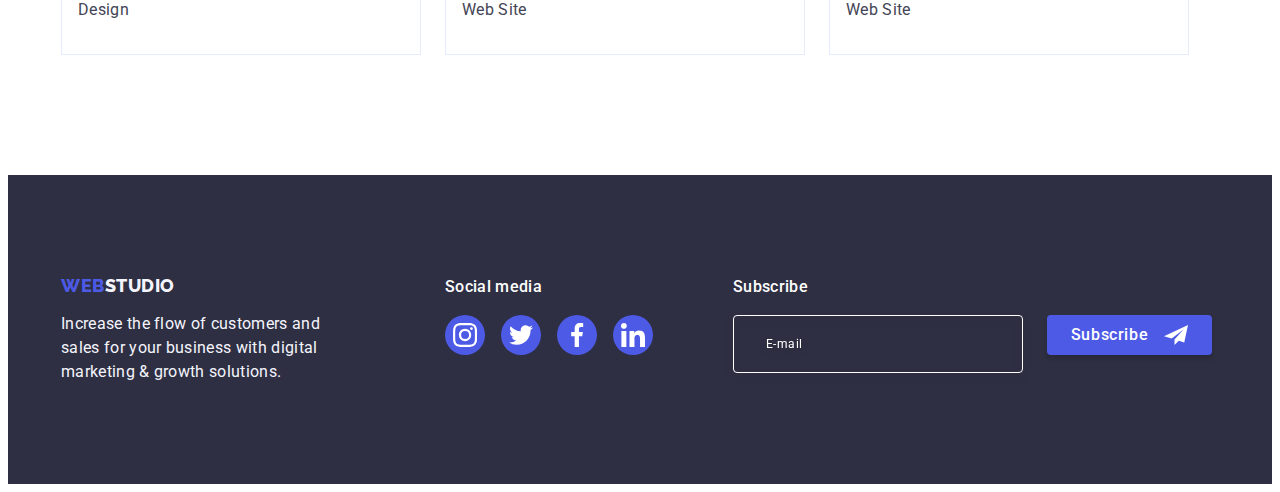
==== commit b4b12628: "99" ====
--- a/portfolio.html
+++ b/portfolio.html
@@ -294,7 +294,7 @@
               <input class="input-email-footer" type="email" name="user-mail" placeholder="E-mail"
             /></label>
             <button class="footer-btn-subscribe" type="submit">
-              <span class="footer-btn-subscribe-name">Subscribe</span>
+              Subscribe
               <svg
                 class="footer-subscribe-icon"
                 aria-label="іконка пoдписки на рассылку"
--- a/css/style.css
+++ b/css/style.css
@@ -526,39 +526,23 @@
   font-weight: 500;
   font-size: 16px;
   line-height: 1.5;
-  /* identical to box height, or 150% */
-
   letter-spacing: 0.04em;
-
-  display: flex;
-
+  display: flex;
   align-items: center;
   justify-content: center;
   min-width: 165px;
   height: 40px;
   border: none;
   color: var(--background-color-white);
-
   background: #4d5ae5;
   box-shadow: 0px 4px 4px rgba(0, 0, 0, 0.15);
   border-radius: 4px;
   transition: background-color 250ms cubic-bezier(0.4, 0, 0.2, 1);
 }
-.footer-btn-subscribe-name {
-  font-family: var(--main-font-family);
-  font-style: normal;
-  font-weight: 500;
-  font-size: 16px;
-  line-height: 24px;
-  /* identical to box height, or 150% */
-
-  letter-spacing: 0.04em;
-
-  /* WHITE */
-
-  color: var(--background-color-white);
-}
+
 .footer-subscribe-icon {
+  margin-left: 16px;
+  fill: #fff;
 }
 .footer-btn-subscribe:hover,
 .footer-btn-subscribe:focus {
@@ -815,8 +799,17 @@
 }
 
 .visually-hidden {
-  appearance: none;
   position: absolute;
+  width: 1px;
+  height: 1px;
+  margin: -1px;
+  border: 0;
+  padding: 0;
+
+  white-space: nowrap;
+  clip-path: inset(100%);
+  clip: rect(0 0 0 0);
+  overflow: hidden;
 }
 
 .contact-form-own-checkbox {
